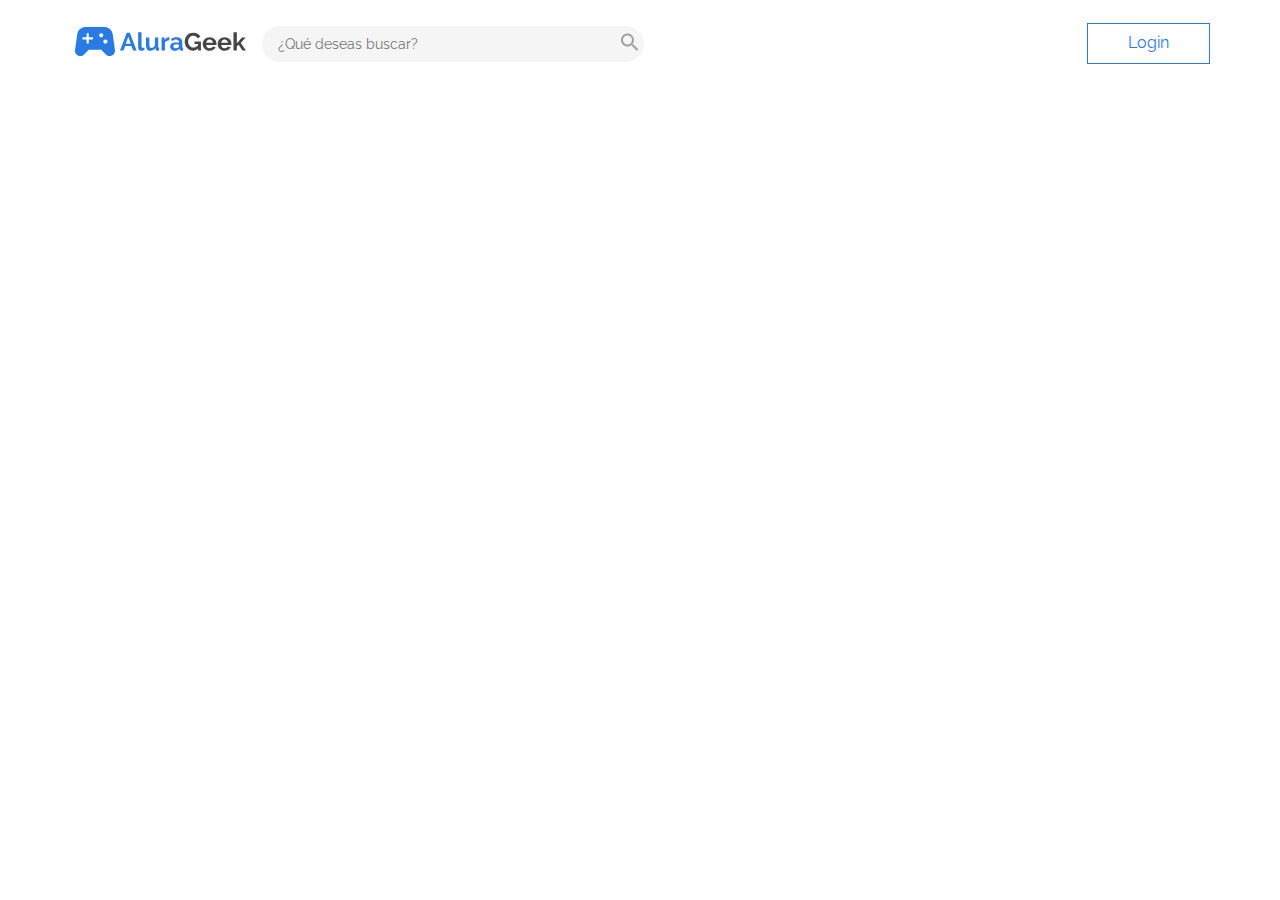
==== index.html @ 8de5e276 "primer commit. Se pushea header" ====
<!DOCTYPE html>
<html lang="en">
<head>
    <meta charset="UTF-8">
    <meta http-equiv="X-UA-Compatible" content="IE=edge">
    <meta name="viewport" content="width=device-width, initial-scale=1.0">
    <link rel="stylesheet" href="./assets/css/normalize.css">
    <link rel="stylesheet" href="./assets/css/config.css">
    <link rel="stylesheet" href="./assets/css/header/header.css">
    <title>AluraGeek</title>
</head>
<body>
    <header class="mainHeader">
        <div class="mainHeader_logo">
            <img src="./assets/logos/logo.svg" alt="Logo AluraGeek">
        </div>
        <div class="mainHeader_searchBox">
            <form action="">
                <input type="text" placeholder="¿Qué deseas buscar?">
                <img src="./assets/vectors/lupa-gris.svg" alt="Icono lupa gris">
            </form>
        </div>
        <a class="mainHeader__login"href="">
            <button>Login</button>
        </a>
        <a class="mainHeader_mobileSearch" href="">
            <img src="./assets/vectors/lupa-negra.svg" alt="Icono lupa negra">
        </a>
    </header>
</body>
</html>
---- assets/css/config.css ----
/*FONT IMPORT > RALEWAY l300,r400,r400i,m500,b700,eb800*/
@import url('https://fonts.googleapis.com/css2?family=Raleway:ital,wght@0,300;0,400;0,500;0,700;0,800;1,400&display=swap');


/*VARS*/
:root {
    --azul-principal: #2A7AE4;
    --blanco-pleno: #ffffff;
}

body {
    box-sizing: border-box;
    font-family: 'Raleway', sans-serif;
    font-size: 16px;
    font-weight: 400;
    line-height: 19px;
}

h1, h2, h3, h4, h5, h6 {
    margin: 0;
    padding: 0;
}

ul, li {
    margin: 0;
    padding: 0;
}

button{
    background-color: var(--blanco-pleno);
    border: 1px solid var(--azul-principal);
    color: var(--azul-principal);
    padding: 10px 40px;
    text-transform: capitalize;
    transition: all ease-in-out .1s;
}
button:hover{
    background-color: var(--azul-principal);
    color: var(--blanco-pleno);
}
@media screen and (max-width: 640px){
    button{
        padding: 5px 20px;
    }
}
@media screen and (max-width: 320px){
    button{
        padding: 5px 10px;
    }
}
---- assets/css/header/header.css ----
.mainHeader{
    align-items: center;
    display: grid;
    grid-template-columns: min-content minmax(80px, 1fr) minmax(80px, 1fr);
    justify-items: start;
    margin: 1em auto;
    max-width: 1140px;
}
.mainHeader_searchBox{
    position: relative;
}
.mainHeader_searchBox input{
    background-color: #F5F5F5;
    border: none;
    border-radius: 20px;
    font-size: 14px;
    height: 20px;
    line-height: 16px;
    margin: 0 16px;
    padding: 8px 16px;
    outline: none;
    width: 350px;
}
.mainHeader_searchBox img{
    content: url(./../../vectors/lupa-gris.svg);
    position: absolute;
    right: 5%;
    top: 20%;
}
.mainHeader__login{
    justify-self: end;
}
.mainHeader__login{
    justify-self: end;
}
.mainHeader_mobileSearch{
    display: none;
}


@media screen and (max-width: 1140px){
    .mainHeader{
        margin: 1em 8px;
    }
}
@media screen and (max-width: 768px){
    .mainHeader{
        grid-template-columns: repeat(auto-fit, minmax(80px, 1fr));
    }
    .mainHeader_logo{
        width: 100px;
    }
    .mainHeader_logo img{
        width: 100%;
    }
    .mainHeader_searchBox{
        display: none;
    }
    .mainHeader__login{
        justify-self: center;
    }
    .mainHeader_mobileSearch{
        display: inline;
        justify-self: end;
    }
}
@media screen and (max-width: 320px){
    .mainHeader_logo{
        justify-self: center;
        width: 80px;
    }
    .mainHeader_mobileSearch{
        justify-self: center;
    }
    
}
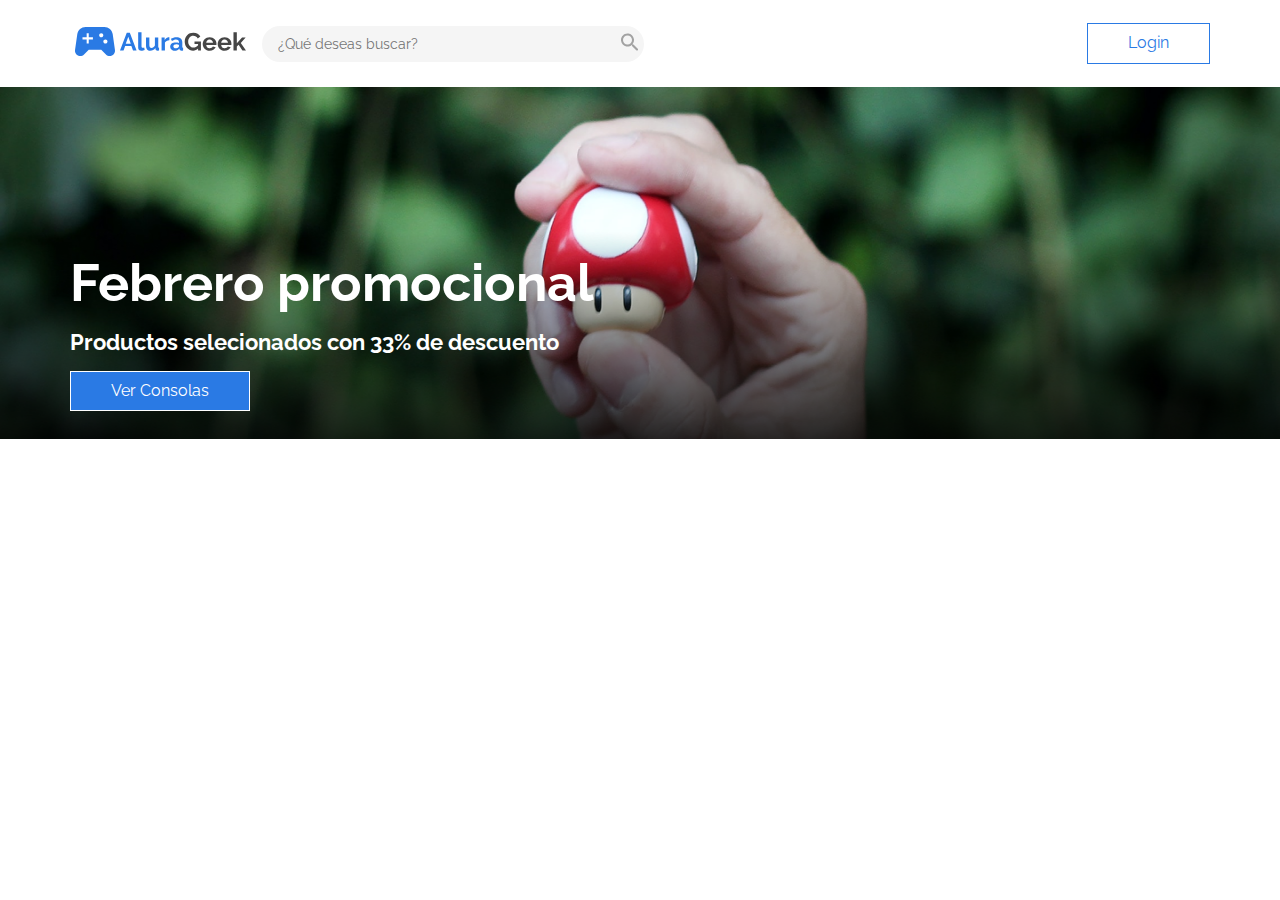
==== commit 2d61be2b: "Sprint 1 banner. Assets agregados, falta adecuar alto a responsive" ====
--- a/index.html
+++ b/index.html
@@ -7,6 +7,7 @@
     <link rel="stylesheet" href="./assets/css/normalize.css">
     <link rel="stylesheet" href="./assets/css/config.css">
     <link rel="stylesheet" href="./assets/css/header/header.css">
+    <link rel="stylesheet" href="./assets/css/hero/hero.css">
     <title>AluraGeek</title>
 </head>
 <body>
@@ -27,5 +28,15 @@
             <img src="./assets/vectors/lupa-negra.svg" alt="Icono lupa negra">
         </a>
     </header>
+    <section class="hero">
+        <img src="./assets/img/hero.png" alt="">
+        <div class="hero_container">
+            <div class="hero_description">
+                <h2>Febrero promocional</h2>
+                <span>Productos selecionados con 33% de descuento</span>
+                <button class="btn-secondary">Ver consolas</button>
+            </div>
+        </div>
+    </section>
 </body>
 </html>--- a/assets/css/config.css
+++ b/assets/css/config.css
@@ -38,6 +38,17 @@
     background-color: var(--azul-principal);
     color: var(--blanco-pleno);
 }
+.btn-secondary{
+    background-color: var(--azul-principal);
+    border: 1px solid var(--blanco-pleno);
+    color: var(--blanco-pleno);
+}
+.btn-secondary:hover{
+    background-color: var(--blanco-pleno);
+    border: 1px solid var(--azul-principal);
+    color: var(--azul-principal);
+}
+
 @media screen and (max-width: 640px){
     button{
         padding: 5px 20px;
--- a/assets/css/header/header.css
+++ b/assets/css/header/header.css
@@ -72,5 +72,4 @@
     .mainHeader_mobileSearch{
         justify-self: center;
     }
-    
 }--- a/assets/css/hero/hero.css
+++ b/assets/css/hero/hero.css
@@ -0,0 +1,56 @@
+.hero{
+    height: 352px;
+    position: relative;
+}
+.hero img {
+    height: 100%;
+    width: 100%;
+}
+.hero_container{
+    align-items: flex-end;
+    display: flex;
+    justify-content: flex-start;
+    margin: 0 auto;
+    max-width: 1140px;
+}
+.hero_description{
+    align-items: flex-start;
+    color: var(--blanco-pleno);
+    display: flex;
+    flex-direction: column;
+    margin: 2em 0;
+    position: absolute;
+}
+.hero_description h2{
+    font-size: 52px;
+    font-weight: 700;
+    line-height: 61px;
+    margin: 16px 0;
+}
+.hero_description span{
+    font-size: 22px;
+    font-weight: 700;
+    line-height: 26px;
+    margin-bottom: 16px;
+}
+
+@media screen and (max-width: 1140px){
+    .hero_description{
+        margin: 2em 8px;
+    }
+}
+@media screen and (max-width: 768px){
+    .hero_description h2{
+        font-size: 22px;
+        line-height: 26px;
+        margin: 8px 0;
+    }
+    .hero_description span{
+        font-size: 14px;
+        line-height: 16px;
+        margin-bottom: 8px;
+    }
+}
+@media screen and (max-width: 320px){
+    
+}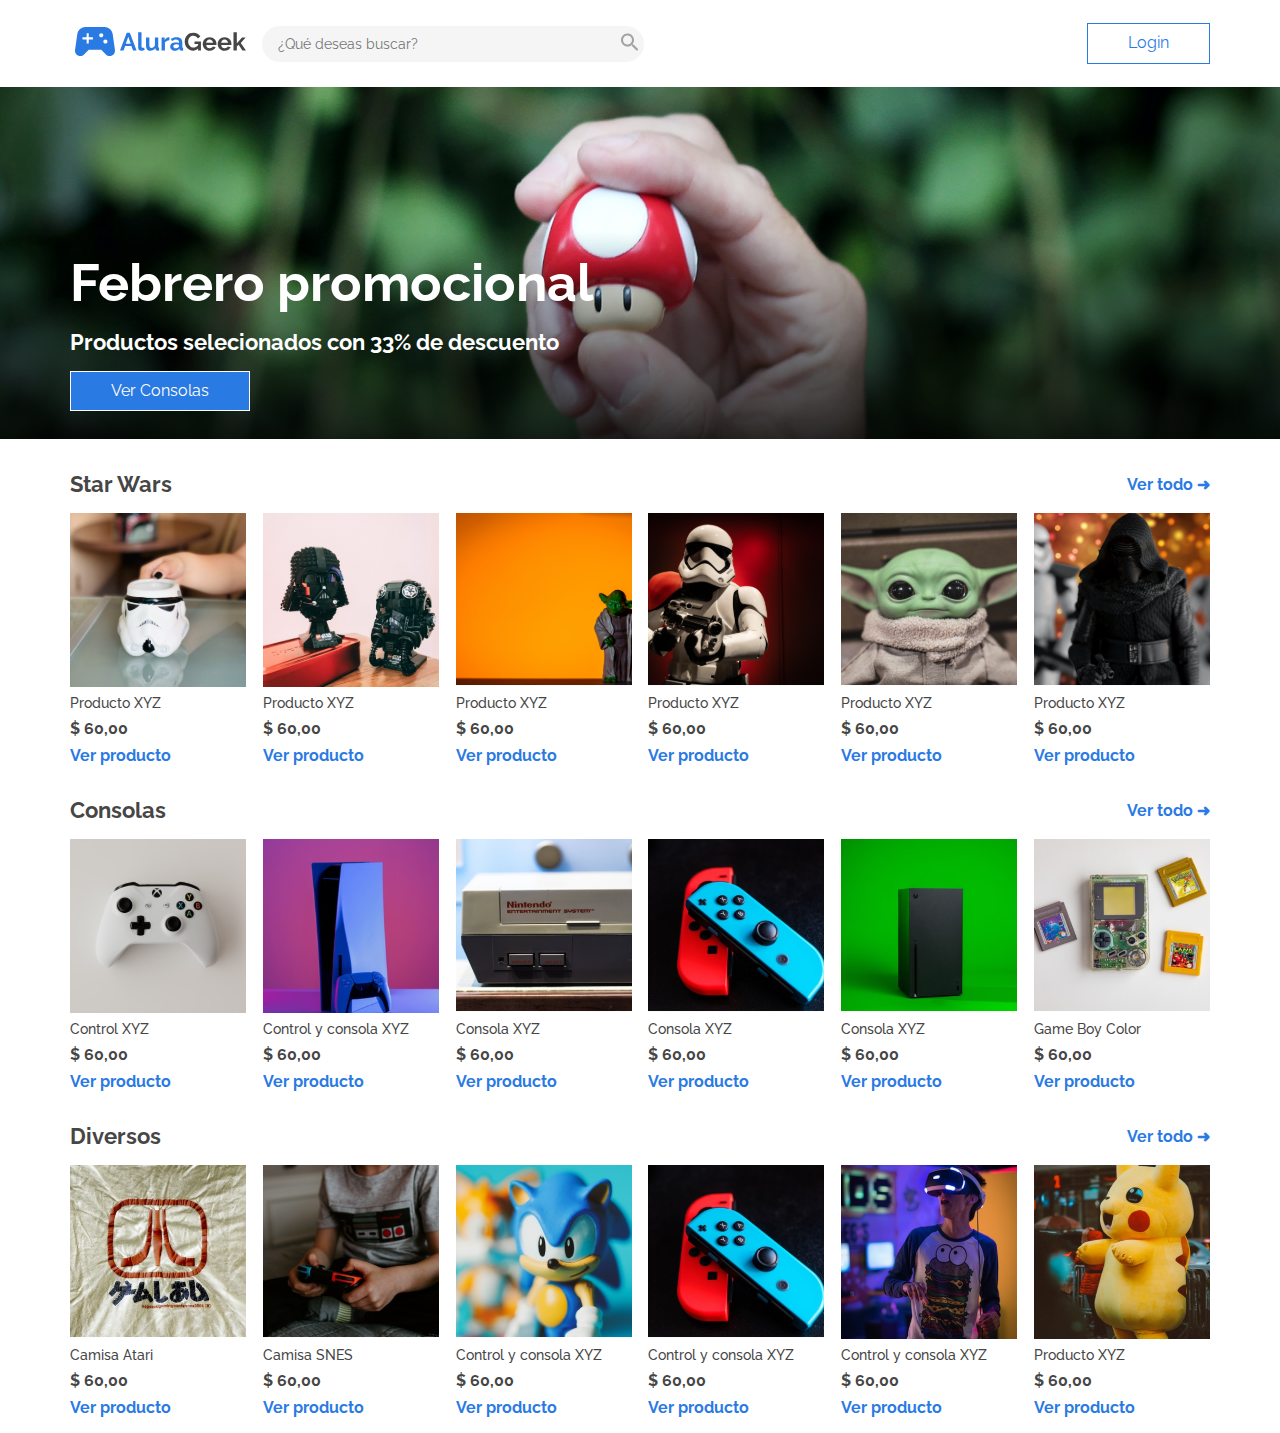
==== commit 473a9634: "desarrollo de products category full responsive" ====
--- a/index.html
+++ b/index.html
@@ -8,6 +8,7 @@
     <link rel="stylesheet" href="./assets/css/config.css">
     <link rel="stylesheet" href="./assets/css/header/header.css">
     <link rel="stylesheet" href="./assets/css/hero/hero.css">
+    <link rel="stylesheet" href="./assets/css/product-category/productCategory.css">
     <title>AluraGeek</title>
 </head>
 <body>
@@ -38,5 +39,143 @@
             </div>
         </div>
     </section>
+    <section class="productCategory" category="starwars">
+        <div class="productCategory_container">
+            <div class="productCategory_topBar">
+                <h3>Star Wars</h3>
+                <a class="btn" href="">Ver todo ➜</a>
+            </div>
+            <ul class="productCategory_list">
+                <li class="productCategory_box">
+                    <img src="./assets/productos/starwars/1.svg" alt="Producto XYZ">
+                    <h4>Producto XYZ</h4>
+                    <span>$ 60,00</span>
+                    <a class="btn" href="#">Ver producto</a>
+                </li>
+                <li class="productCategory_box">
+                    <img src="./assets/productos/starwars/2.svg" alt="Producto XYZ">
+                    <h4>Producto XYZ</h4>
+                    <span>$ 60,00</span>
+                    <a class="btn" href="#">Ver producto</a>
+                </li>
+                <li class="productCategory_box">
+                    <img src="./assets/productos/starwars/3.svg" alt="Producto XYZ">
+                    <h4>Producto XYZ</h4>
+                    <span>$ 60,00</span>
+                    <a class="btn" href="#">Ver producto</a>
+                </li>
+                <li class="productCategory_box">
+                    <img src="./assets/productos/starwars/4.svg" alt="Producto XYZ">
+                    <h4>Producto XYZ</h4>
+                    <span>$ 60,00</span>
+                    <a class="btn" href="#">Ver producto</a>
+                </li>
+                <li class="productCategory_box--extra">
+                    <img src="./assets/productos/starwars/5.svg" alt="Producto XYZ">
+                    <h4>Producto XYZ</h4>
+                    <span>$ 60,00</span>
+                    <a class="btn" href="#">Ver producto</a>
+                </li>
+                <li class="productCategory_box--extra">
+                    <img src="./assets/productos/starwars/6.svg" alt="Producto XYZ">
+                    <h4>Producto XYZ</h4>
+                    <span>$ 60,00</span>
+                    <a class="btn" href="#">Ver producto</a>
+                </li>
+            </ul>
+        </div>
+    </section>
+    <section class="productCategory" category="consolas">
+        <div class="productCategory_container">
+            <div class="productCategory_topBar">
+                <h3>Consolas</h3>
+                <a class="btn" href="">Ver todo ➜</a>
+            </div>
+            <ul class="productCategory_list">
+                <li class="productCategory_box">
+                    <img src="./assets/productos/consolas/1.svg" alt="Control XYZ">
+                    <h4>Control XYZ</h4>
+                    <span>$ 60,00</span>
+                    <a class="btn" href="#">Ver producto</a>
+                </li>
+                <li class="productCategory_box">
+                    <img src="./assets/productos/consolas/2.svg" alt="Control y consola XYZ">
+                    <h4>Control y consola XYZ</h4>
+                    <span>$ 60,00</span>
+                    <a class="btn" href="#">Ver producto</a>
+                </li>
+                <li class="productCategory_box">
+                    <img src="./assets/productos/consolas/3.svg" alt="Consola XYZ">
+                    <h4>Consola XYZ</h4>
+                    <span>$ 60,00</span>
+                    <a class="btn" href="#">Ver producto</a>
+                </li>
+                <li class="productCategory_box">
+                    <img src="./assets/productos/consolas/4.svg" alt="Consola XYZ">
+                    <h4>Consola XYZ</h4>
+                    <span>$ 60,00</span>
+                    <a class="btn" href="#">Ver producto</a>
+                </li>
+                <li class="productCategory_box--extra">
+                    <img src="./assets/productos/consolas/5.svg" alt="Consola XYZ">
+                    <h4>Consola XYZ</h4>
+                    <span>$ 60,00</span>
+                    <a class="btn" href="#">Ver producto</a>
+                </li>
+                <li class="productCategory_box--extra">
+                    <img src="./assets/productos/consolas/6.svg" alt="Game Boy Color">
+                    <h4>Game Boy Color</h4>
+                    <span>$ 60,00</span>
+                    <a class="btn" href="#">Ver producto</a>
+                </li>
+            </ul>
+        </div>
+    </section>
+    <section class="productCategory" category="diversos">
+        <div class="productCategory_container">
+            <div class="productCategory_topBar">
+                <h3>Diversos</h3>
+                <a class="btn" href="">Ver todo ➜</a>
+            </div>
+            <ul class="productCategory_list">
+                <li class="productCategory_box">
+                    <img src="./assets/productos/diversos/1.svg" alt="Camisa Atari">
+                    <h4>Camisa Atari</h4>
+                    <span>$ 60,00</span>
+                    <a class="btn" href="#">Ver producto</a>
+                </li>
+                <li class="productCategory_box">
+                    <img src="./assets/productos/diversos/2.svg" alt="Camisa SNES">
+                    <h4>Camisa SNES</h4>
+                    <span>$ 60,00</span>
+                    <a class="btn" href="#">Ver producto</a>
+                </li>
+                <li class="productCategory_box">
+                    <img src="./assets/productos/diversos/3.svg" alt="Control y consola XYZ">
+                    <h4>Control y consola XYZ</h4>
+                    <span>$ 60,00</span>
+                    <a class="btn" href="#">Ver producto</a>
+                </li>
+                <li class="productCategory_box">
+                    <img src="./assets/productos/consolas/4.svg" alt="Control y consola XYZ">
+                    <h4>Control y consola XYZ</h4>
+                    <span>$ 60,00</span>
+                    <a class="btn" href="#">Ver producto</a>
+                </li>
+                <li class="productCategory_box--extra">
+                    <img src="./assets/productos/diversos/5.svg" alt="Control y consola XYZ">
+                    <h4>Control y consola XYZ</h4>
+                    <span>$ 60,00</span>
+                    <a class="btn" href="#">Ver producto</a>
+                </li>
+                <li class="productCategory_box--extra">
+                    <img src="./assets/productos/diversos/6.svg" alt="Producto XYZ">
+                    <h4>Producto XYZ</h4>
+                    <span>$ 60,00</span>
+                    <a class="btn" href="#">Ver producto</a>
+                </li>
+            </ul>
+        </div>
+    </section>
 </body>
 </html>--- a/assets/css/config.css
+++ b/assets/css/config.css
@@ -6,10 +6,12 @@
 :root {
     --azul-principal: #2A7AE4;
     --blanco-pleno: #ffffff;
+    --texto: #464646;
 }
 
 body {
     box-sizing: border-box;
+    color: var(--texto);
     font-family: 'Raleway', sans-serif;
     font-size: 16px;
     font-weight: 400;
--- a/assets/css/hero/hero.css
+++ b/assets/css/hero/hero.css
@@ -35,11 +35,17 @@
 }
 
 @media screen and (max-width: 1140px){
+    .hero{
+        height: 320px;
+    }
     .hero_description{
         margin: 2em 8px;
     }
 }
 @media screen and (max-width: 768px){
+    .hero{
+        height: 192px;
+    }
     .hero_description h2{
         font-size: 22px;
         line-height: 26px;
@@ -52,5 +58,12 @@
     }
 }
 @media screen and (max-width: 320px){
-    
+    .hero{
+        height: 180px;
+    }
+    .hero_description{
+        background-color: rgb(0,0,0,0.5);
+        margin: .5em 0;
+        padding: 8px;
+    }
 }--- a/assets/css/product-category/productCategory.css
+++ b/assets/css/product-category/productCategory.css
@@ -0,0 +1,86 @@
+.productCategory{
+    margin: 1em auto;
+    max-width: 1140px;
+}
+.productCategory_container{
+    display: flex;
+    flex-direction: column;
+}
+.productCategory_topBar{
+    align-items: center;
+    display: flex;
+    flex-direction: row;
+    flex-wrap: wrap;
+    justify-content: space-between;
+    margin: 16px 0;
+}
+.productCategory_topBar h3{
+    font-size: 22px;
+    font-weight: 700;
+    line-height: 26px;
+}
+.btn{
+    color: var(--azul-principal);
+    font-weight: 700;
+    text-decoration: none;
+}
+.productCategory_list{
+    display: flex;
+    flex-direction: row;
+    flex-wrap: wrap;
+    gap: 16px;
+    justify-content: space-between;
+    list-style: none;
+    width: 100%;
+}
+.productCategory_box, .productCategory_box--extra{
+    display: flex;
+    flex-direction: column;
+    gap: 8px;
+    max-width: 176px;
+}
+.productCategory_box h4, .productCategory_box--extra h4{
+    font-size: 14px;
+    font-weight: 500;
+    line-height: 16px;
+}
+.productCategory_box span, .productCategory_box--extra span{
+    font-weight: 700;
+}
+
+@media screen and (max-width: 1140px){
+    .productCategory{
+        margin: 1em 8px;
+    }
+    .productCategory_box, .productCategory_box--extra{
+        max-width: 164px;
+    }
+}
+@media screen and (max-width: 980px){
+    .productCategory_list{
+        justify-content: center;
+    }
+}
+@media screen and (max-width: 768px){
+    .productCategory_list{
+        justify-content: space-around;
+    }
+    .productCategory_box{
+        max-width: 156px;
+    }
+    .productCategory_box--extra{
+        display: none;
+    }
+    .btn{
+        font-size: 14px;
+        line-height: 16px;
+    }
+}
+@media screen and (max-width: 540px){
+    .productCategory_box{
+        max-width: 134px;
+    }
+}   
+@media screen and (max-width: 320px){
+    
+}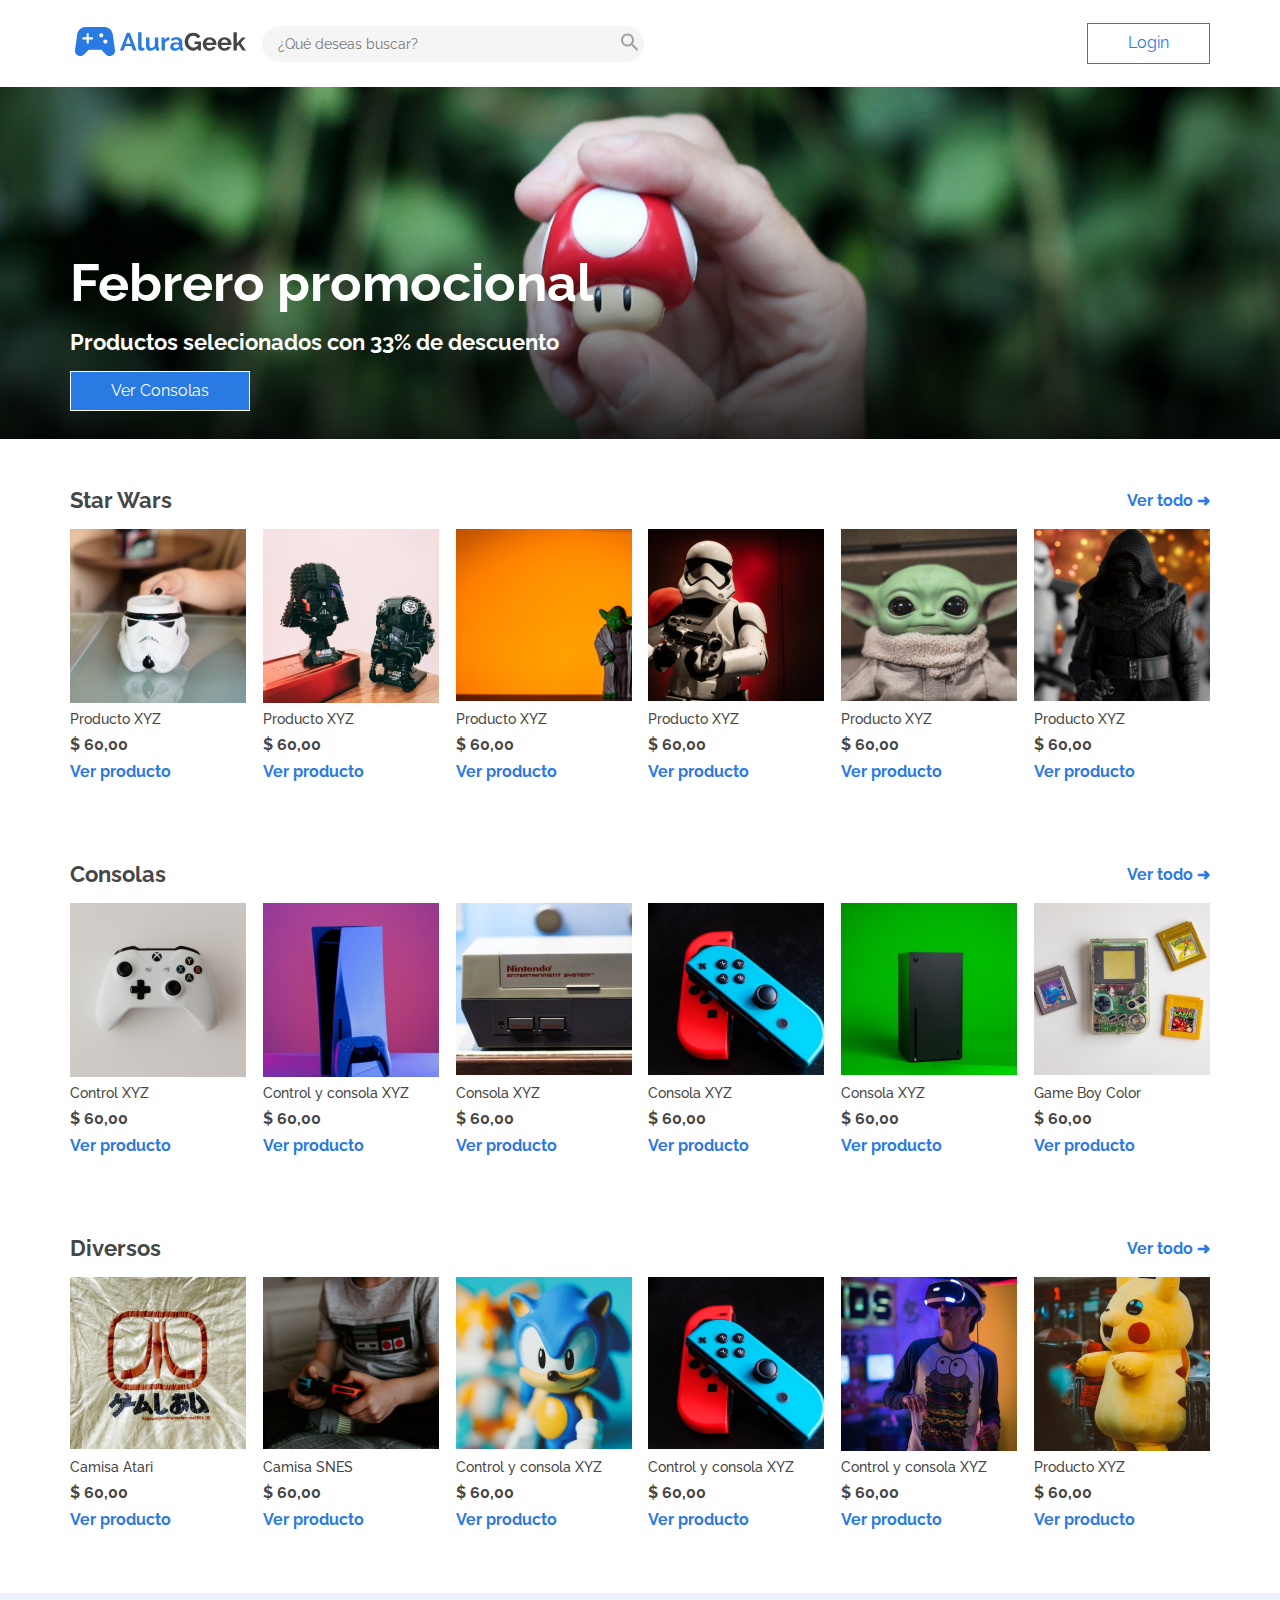
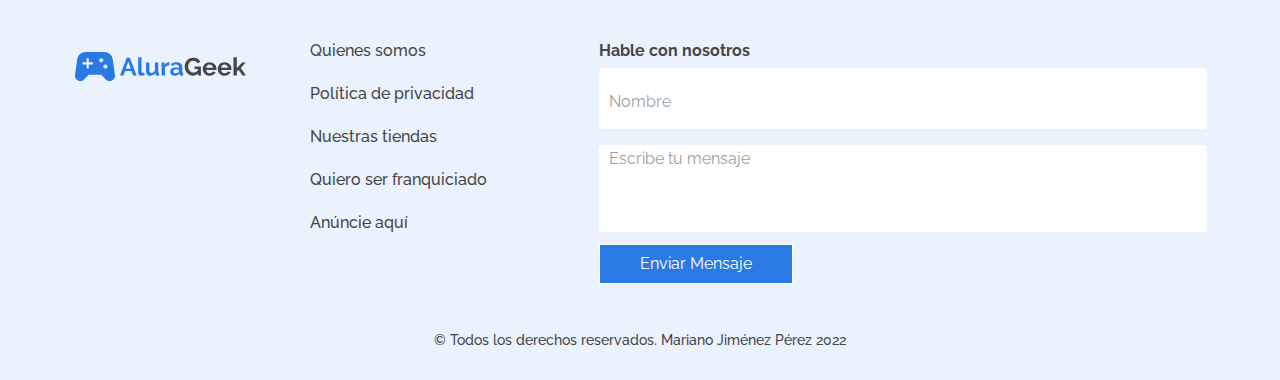
==== commit 9f69d062: "se agrega footer full responsive" ====
--- a/index.html
+++ b/index.html
@@ -9,6 +9,7 @@
     <link rel="stylesheet" href="./assets/css/header/header.css">
     <link rel="stylesheet" href="./assets/css/hero/hero.css">
     <link rel="stylesheet" href="./assets/css/product-category/productCategory.css">
+    <link rel="stylesheet" href="./assets/css/footer/footer.css">
     <title>AluraGeek</title>
 </head>
 <body>
@@ -177,5 +178,36 @@
             </ul>
         </div>
     </section>
+    <footer class="mainFooter">
+        <div class="mainFooter_topBar">
+            <div class="mainFooter_helpBox">
+                <div class="mainFooter_logoContainer">
+                    <img src="./assets/logos/logo.svg" alt="Logo AluraGeek">
+                </div>
+                <div class="mainFooter_navContainer">
+                    <nav class="mainFooter_nav">
+                        <ul>
+                            <li><a href="">Quienes somos</a></li>
+                            <li><a href="">Política de privacidad</a></li>
+                            <li><a href="">Nuestras tiendas</a></li>
+                            <li><a href="">Quiero ser franquiciado</a></li>
+                            <li><a href="">Anúncie aquí</a></li>
+                        </ul>
+                    </nav>
+                </div>
+            </div>
+            <div class="mainFooter_contactBox">
+                <h4>Hable con nosotros</h4>
+                <form action="">
+                    <input type="text" placeholder="Nombre" required>
+                    <textarea name="" id="" cols="30" rows="10" placeholder="Escribe tu mensaje" required></textarea>
+                    <button class="btn-secondary">Enviar mensaje</button>
+                </form>
+            </div>
+        </div>
+        <div class="mainFooter_botBar">
+            <h1>© Todos los derechos reservados. Mariano Jiménez Pérez 2022</h1>
+        </div>
+    </footer>
 </body>
 </html>--- a/assets/css/product-category/productCategory.css
+++ b/assets/css/product-category/productCategory.css
@@ -1,5 +1,5 @@
 .productCategory{
-    margin: 1em auto;
+    margin: 2em auto 4em auto;
     max-width: 1140px;
 }
 .productCategory_container{
@@ -80,7 +80,4 @@
     .productCategory_box{
         max-width: 134px;
     }
-}   
-@media screen and (max-width: 320px){
-    
 }--- a/assets/css/footer/footer.css
+++ b/assets/css/footer/footer.css
@@ -0,0 +1,120 @@
+.mainFooter{
+    background-color: #EAF2FD;
+    display: flex;
+    flex-direction: column;
+    padding: 2em 0;
+}
+.mainFooter_topBar{
+    display: flex;
+    flex-direction: row;
+    gap: 50px;
+    justify-content: space-between;
+    margin: 1em auto;
+    max-width: 1140px;
+    width: 100%;
+}
+.mainFooter_helpBox{
+    display: flex;
+    flex-direction: row;
+    justify-content: space-between;
+    width: 50%;
+}
+.mainFooter_logoContainer{
+    width: 50%;
+}
+.mainFooter_navContainer{
+    width: 50%;
+}
+.mainFooter_nav ul{
+    list-style: none;
+}
+.mainFooter_nav ul li{
+    font-weight: 500;
+    list-style: none;
+    margin-bottom: 24px;
+}
+.mainFooter_nav ul li a{
+    text-decoration: none;
+    color: inherit;
+}
+.mainFooter_contactBox h4{
+    font-weight: 700;
+}
+.mainFooter_contactBox form{
+    width: 100%;
+}
+.mainFooter_contactBox form input{
+    height: 56px;
+}
+.mainFooter_contactBox form textarea{
+    height: 82px;
+    resize: none;
+}
+.mainFooter_contactBox form input, .mainFooter_contactBox form textarea{
+    border: none;
+    border-radius: 4px;
+    margin: 8px 0px;
+    outline: none;
+    padding: 5px 10px 0 10px;
+    width: calc(100% - 23px);
+}
+.mainFooter_contactBox form input::placeholder, .mainFooter_contactBox form textarea::placeholder{
+    opacity: 0.7;
+}
+.mainFooter_botBar h1{
+    text-align: center;
+    font-size: 14px;
+    font-weight: 500;
+    line-height: 16px;
+    margin: 32px 0 0 0;
+}
+@media screen and (max-width: 1140px){
+    .mainFooter_botBar{
+        margin: 1em 8px;
+    }
+    .mainFooter_contactBox form input, .mainFooter_contactBox form textarea{
+        width: calc(100% - 31px);
+    }
+}
+@media screen and (max-width: 980px){
+    .mainFooter_helpBox{
+        flex-direction: column;
+    }
+    .mainFooter_navContainer{
+        margin: 16px 8px;
+    }
+}
+@media screen and (max-width: 768px){
+    .productCategory_list{
+        justify-content: space-around;
+    }
+    .productCategory_box{
+        max-width: 156px;
+    }
+    .productCategory_box--extra{
+        display: none;
+    }
+    .btn{
+        font-size: 14px;
+        line-height: 16px;
+    }
+}
+@media screen and (max-width: 540px){
+    .mainFooter_topBar{
+        align-items: center;
+        flex-direction: column;
+    }
+    .mainFooter_helpBox{
+        text-align: center;
+        width: 100%;
+    }
+    .mainFooter_logoContainer{
+        align-self: center;
+    }
+    .mainFooter_navContainer{
+        align-self: center;
+    }
+    .mainFooter_contactBox{
+        margin: 0 8px;
+    }
+}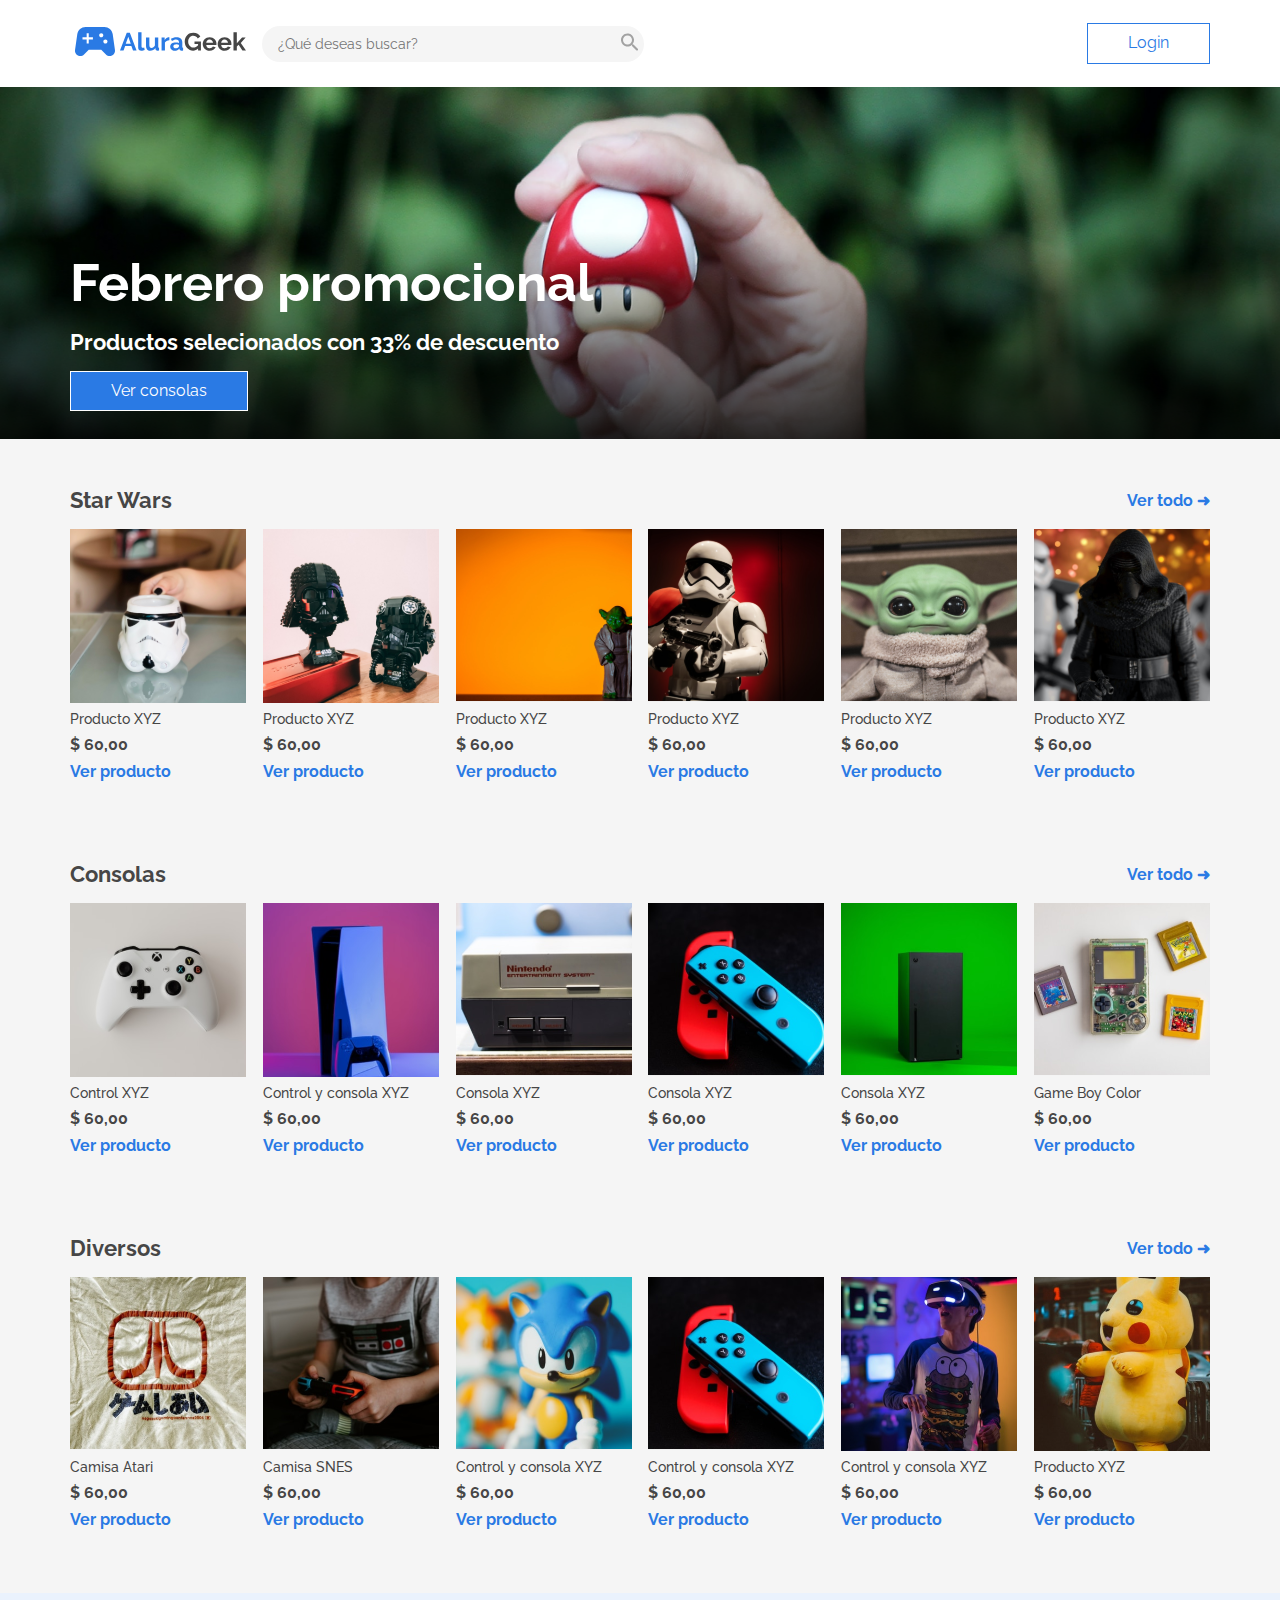
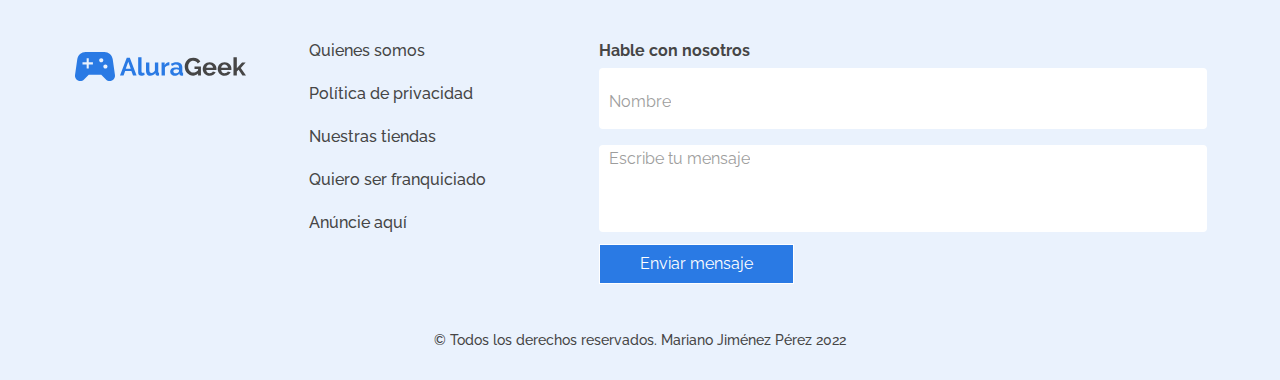
==== commit e10d75e9: "Se pushean todas las vistas full responsive y se corrige header" ====
--- a/index.html
+++ b/index.html
@@ -13,22 +13,26 @@
     <title>AluraGeek</title>
 </head>
 <body>
-    <header class="mainHeader">
-        <div class="mainHeader_logo">
-            <img src="./assets/logos/logo.svg" alt="Logo AluraGeek">
-        </div>
-        <div class="mainHeader_searchBox">
-            <form action="">
-                <input type="text" placeholder="¿Qué deseas buscar?">
-                <img src="./assets/vectors/lupa-gris.svg" alt="Icono lupa gris">
-            </form>
-        </div>
-        <a class="mainHeader__login"href="">
-            <button>Login</button>
-        </a>
-        <a class="mainHeader_mobileSearch" href="">
-            <img src="./assets/vectors/lupa-negra.svg" alt="Icono lupa negra">
-        </a>
+    <header>
+        <div class="mainHeader">
+            <div class="mainHeader_logo">
+                <a href="index.html">
+                    <img src="./assets/logos/logo.svg" alt="Logo AluraGeek">
+                </a>
+            </div>
+            <div class="mainHeader_searchBox">
+                <form action="">
+                    <input type="text" placeholder="¿Qué deseas buscar?">
+                    <img src="./assets/vectors/lupa-gris.svg" alt="Icono lupa gris">
+                </form>
+            </div>
+            <a class="mainHeader__login"href="/login.html">
+                <button>Login</button>
+            </a>
+            <a class="mainHeader_mobileSearch" href="">
+                <img src="./assets/vectors/lupa-negra.svg" alt="Icono lupa negra">
+            </a>
+        </div>
     </header>
     <section class="hero">
         <img src="./assets/img/hero.png" alt="">
@@ -182,7 +186,9 @@
         <div class="mainFooter_topBar">
             <div class="mainFooter_helpBox">
                 <div class="mainFooter_logoContainer">
-                    <img src="./assets/logos/logo.svg" alt="Logo AluraGeek">
+                    <a href="index.html">
+                        <img src="./assets/logos/logo.svg" alt="Logo AluraGeek">
+                    </a>
                 </div>
                 <div class="mainFooter_navContainer">
                     <nav class="mainFooter_nav">
@@ -201,7 +207,7 @@
                 <form action="">
                     <input type="text" placeholder="Nombre" required>
                     <textarea name="" id="" cols="30" rows="10" placeholder="Escribe tu mensaje" required></textarea>
-                    <button class="btn-secondary">Enviar mensaje</button>
+                    <button class="btn-secondary" type="submit">Enviar mensaje</button>
                 </form>
             </div>
         </div>
@@ -210,4 +216,5 @@
         </div>
     </footer>
 </body>
+</html>
 </html>--- a/assets/css/config.css
+++ b/assets/css/config.css
@@ -10,6 +10,7 @@
 }
 
 body {
+    background-color: #F5F5F5;
     box-sizing: border-box;
     color: var(--texto);
     font-family: 'Raleway', sans-serif;
@@ -33,12 +34,12 @@
     border: 1px solid var(--azul-principal);
     color: var(--azul-principal);
     padding: 10px 40px;
-    text-transform: capitalize;
     transition: all ease-in-out .1s;
 }
 button:hover{
     background-color: var(--azul-principal);
     color: var(--blanco-pleno);
+    cursor: pointer;
 }
 .btn-secondary{
     background-color: var(--azul-principal);
@@ -48,6 +49,13 @@
 .btn-secondary:hover{
     background-color: var(--blanco-pleno);
     border: 1px solid var(--azul-principal);
+    color: var(--azul-principal);
+}
+.btn-secondary a{
+    color: var(--blanco-pleno);
+    text-decoration: none;
+}
+.btn-secondary:hover > a{
     color: var(--azul-principal);
 }
 
--- a/assets/css/header/header.css
+++ b/assets/css/header/header.css
@@ -1,9 +1,13 @@
+header{
+    background-color: #ffffff;
+    padding: 1em 0;
+}
 .mainHeader{
     align-items: center;
     display: grid;
     grid-template-columns: min-content minmax(80px, 1fr) minmax(80px, 1fr);
     justify-items: start;
-    margin: 1em auto;
+    margin: 0 auto;
     max-width: 1140px;
 }
 .mainHeader_searchBox{
--- a/assets/css/footer/footer.css
+++ b/assets/css/footer/footer.css
@@ -68,6 +68,7 @@
     line-height: 16px;
     margin: 32px 0 0 0;
 }
+
 @media screen and (max-width: 1140px){
     .mainFooter_botBar{
         margin: 1em 8px;
@@ -111,6 +112,9 @@
     .mainFooter_logoContainer{
         align-self: center;
     }
+    .mainFooter_logoContainer a img{
+        width: 80px;
+    }
     .mainFooter_navContainer{
         align-self: center;
     }
